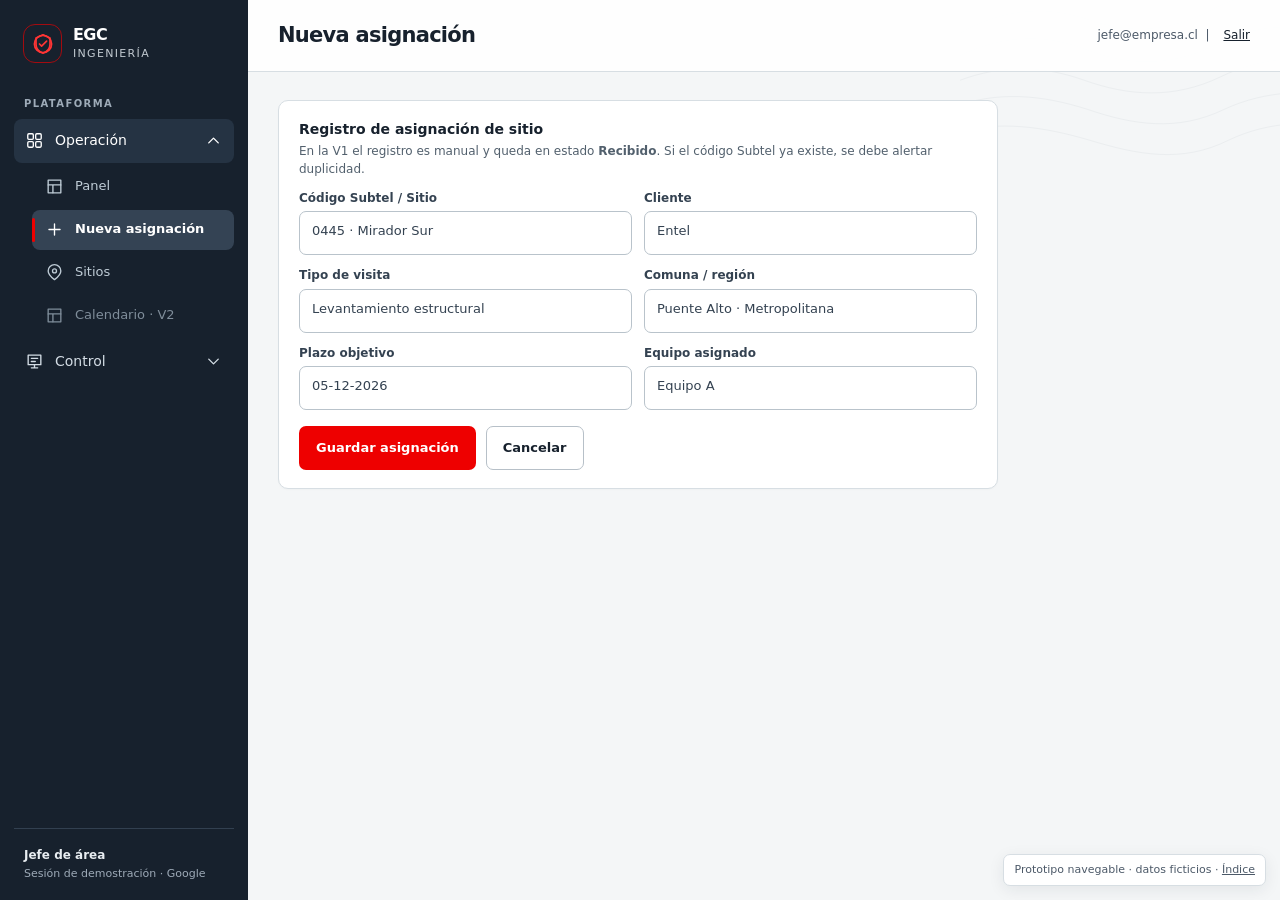
==== asignacion.html @ ad9fd302 "feat(prototipo): modularizar CSS y JS y estandarizar nombres de vistas" ====
<!doctype html>
<html lang="es">
<head>
  <meta charset="utf-8">
  <meta name="viewport" content="width=device-width, initial-scale=1">
  <meta name="theme-color" content="#17212d">
  <title>Nueva asignación · EGC Ingeniería</title>
  <link rel="stylesheet" href="styles.css">
  <script type="module" src="app.js"></script>
</head>
<body>
  <div class="app">
    <aside class="side"></aside>

    <div class="main">
      <header class="top">
        <h1>Nueva asignación</h1>
        <div class="u">jefe@empresa.cl &nbsp;|&nbsp; <a href="login.html">Salir</a></div>
      </header>

      <main class="content">
        <div class="card" style="max-width:720px">
          <b>Registro de asignación de sitio</b>
          <p style="font-size:12px;color:#52606d;margin-top:4px">
            En la V1 el registro es manual y queda en estado <b>Recibido</b>. Si el código Subtel ya existe, se debe alertar duplicidad.
          </p>

          <div style="display:grid;grid-template-columns:repeat(auto-fit,minmax(220px,1fr));gap:12px;margin-top:12px">
            <div>
              <label style="display:block;font-size:12px;margin-bottom:4px">Código Subtel / Sitio</label>
              <div class="in">0445 · Mirador Sur</div>
            </div>
            <div>
              <label style="display:block;font-size:12px;margin-bottom:4px">Cliente</label>
              <div class="in">Entel</div>
            </div>
            <div>
              <label style="display:block;font-size:12px;margin-bottom:4px">Tipo de visita</label>
              <div class="in">Levantamiento estructural</div>
            </div>
            <div>
              <label style="display:block;font-size:12px;margin-bottom:4px">Comuna / región</label>
              <div class="in">Puente Alto · Metropolitana</div>
            </div>
            <div>
              <label style="display:block;font-size:12px;margin-bottom:4px">Plazo objetivo</label>
              <div class="in">05-12-2026</div>
            </div>
            <div>
              <label style="display:block;font-size:12px;margin-bottom:4px">Equipo asignado</label>
              <div class="in">Equipo A</div>
            </div>
          </div>

          <div style="display:flex;gap:10px;margin-top:16px;flex-wrap:wrap">
            <a class="btn" href="panel.html">Guardar asignación</a>
            <a class="btn g" href="panel.html">Cancelar</a>
          </div>
        </div>
      </main>
    </div>
  </div>

  <div class="demo">Prototipo navegable · datos ficticios · <a href="index.html"><u>Índice</u></a></div>
</body>
</html>
---- styles.css ----
/* Punto de entrada modular CSS · EGC Ingeniería */
@import url("styles/reset.css");
@import url("styles/tokens.css");
@import url("styles/base.css");
@import url("styles/layout.css");
@import url("styles/components.css");
@import url("styles/pages.css");
@import url("styles/utilities.css");
@import url("styles/responsive.css");
@import url("styles/accessibility.css");
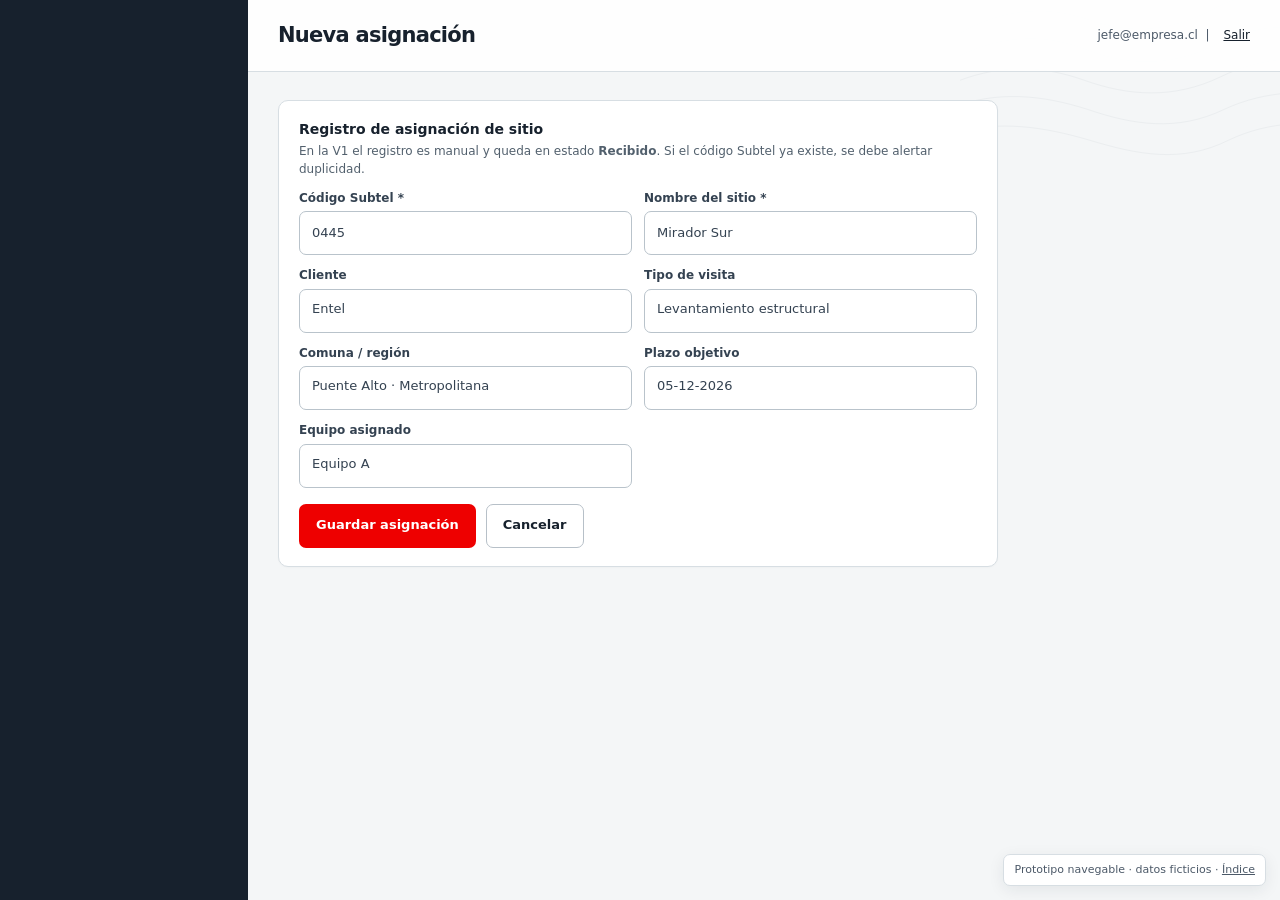
==== commit bdac2b1d: "feat: alerta de codigo Subtel duplicado en Nueva asignacion" ====
--- a/asignacion.html
+++ b/asignacion.html
@@ -25,10 +25,15 @@
             En la V1 el registro es manual y queda en estado <b>Recibido</b>. Si el código Subtel ya existe, se debe alertar duplicidad.
           </p>
 
+          <form id="form-asignacion" novalidate>
           <div style="display:grid;grid-template-columns:repeat(auto-fit,minmax(220px,1fr));gap:12px;margin-top:12px">
             <div>
-              <label style="display:block;font-size:12px;margin-bottom:4px">Código Subtel / Sitio</label>
-              <div class="in">0445 · Mirador Sur</div>
+              <label for="codigo" style="display:block;font-size:12px;margin-bottom:4px">Código Subtel *</label>
+              <input class="in" id="codigo" name="codigo" type="text" value="0445" autocomplete="off" inputmode="numeric" aria-describedby="aviso-duplicado" style="width:100%">
+            </div>
+            <div>
+              <label for="nombre" style="display:block;font-size:12px;margin-bottom:4px">Nombre del sitio *</label>
+              <input class="in" id="nombre" name="nombre" type="text" value="Mirador Sur" autocomplete="off" style="width:100%">
             </div>
             <div>
               <label style="display:block;font-size:12px;margin-bottom:4px">Cliente</label>
@@ -52,10 +57,13 @@
             </div>
           </div>
 
+          <div id="aviso-duplicado" class="warn" role="alert" aria-live="polite" hidden style="margin-top:14px"></div>
+
           <div style="display:flex;gap:10px;margin-top:16px;flex-wrap:wrap">
-            <a class="btn" href="panel.html">Guardar asignación</a>
+            <button class="btn" type="submit" id="guardar">Guardar asignación</button>
             <a class="btn g" href="panel.html">Cancelar</a>
           </div>
+          </form>
         </div>
       </main>
     </div>
